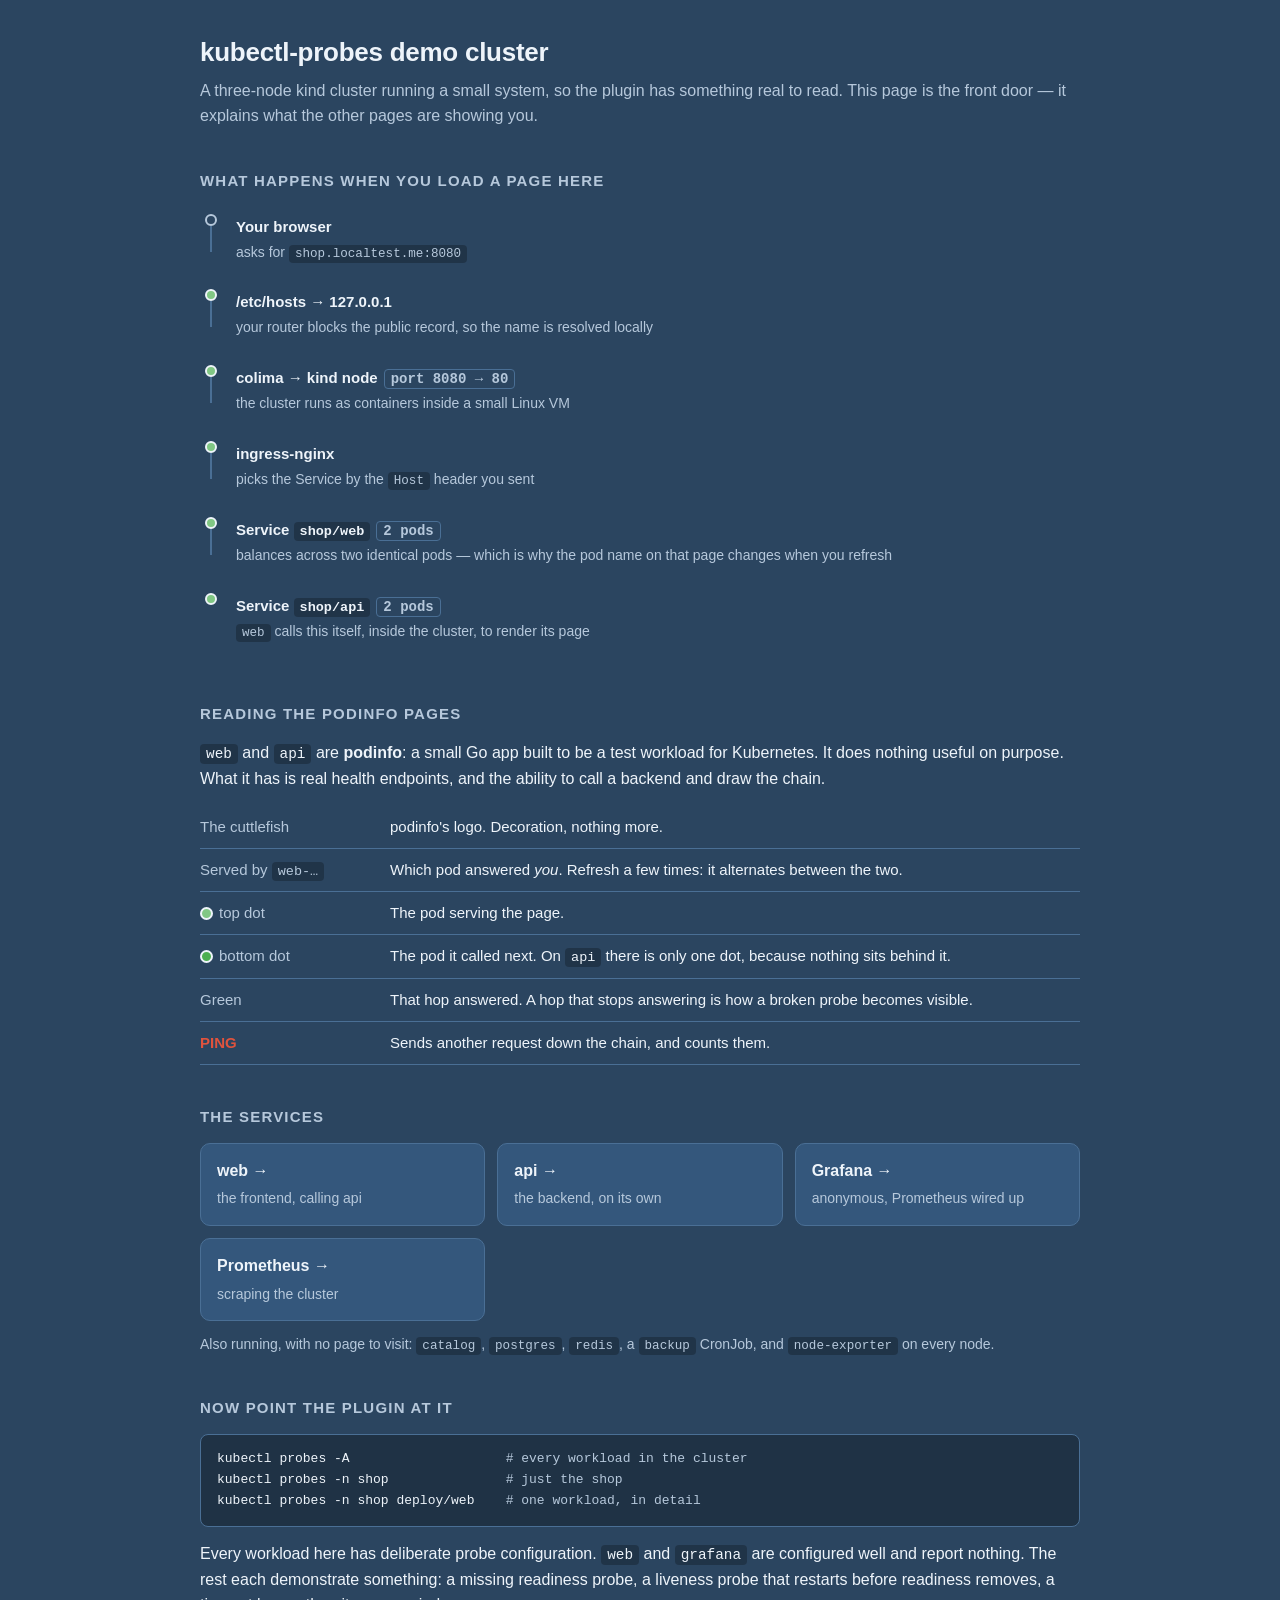
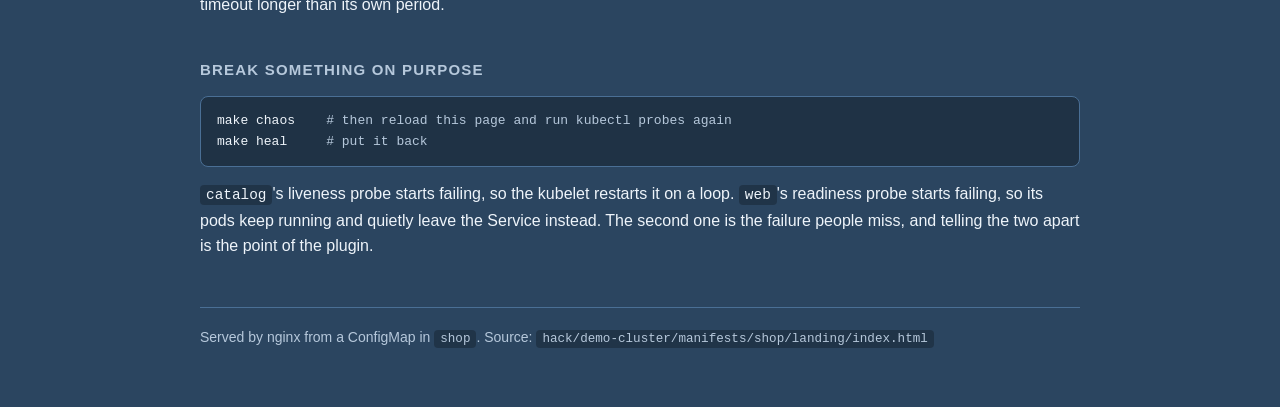
==== hack/demo-cluster/manifests/shop/landing/index.html @ 77e15abb "feat(demo): add a landing page that explains the cluster podinfo's UI cannot say what it is showing:" ====
<!doctype html>
<html lang="en">
<head>
<meta charset="utf-8">
<meta name="viewport" content="width=device-width, initial-scale=1">
<title>kubectl-probes demo cluster</title>
<style>
  :root {
    --bg: #2b4560; --panel: #34577c; --edge: #4a6f95;
    --ink: #eef4fa; --dim: #b6c8db; --ok: #4caf50; --ok-soft: #81c784;
    --warn: #e0533d; --mono: ui-monospace, SFMono-Regular, Menlo, monospace;
  }
  * { box-sizing: border-box; }
  body {
    margin: 0; padding: 32px 16px 64px; background: var(--bg); color: var(--ink);
    font: 16px/1.6 -apple-system, BlinkMacSystemFont, "Segoe UI", Roboto, sans-serif;
  }
  .wrap { max-width: 880px; margin: 0 auto; }
  h1 { font-size: 26px; margin: 0 0 4px; letter-spacing: -0.01em; }
  h2 { font-size: 15px; text-transform: uppercase; letter-spacing: 0.08em;
       color: var(--dim); margin: 40px 0 14px; font-weight: 600; }
  p { margin: 0 0 14px; }
  .lede { color: var(--dim); margin-bottom: 28px; }
  code { font-family: var(--mono); font-size: 0.9em; background: rgba(0,0,0,.25);
         padding: 2px 6px; border-radius: 4px; }
  pre { font-family: var(--mono); font-size: 13px; background: rgba(0,0,0,.28);
        border: 1px solid var(--edge); border-radius: 8px; padding: 14px 16px;
        overflow-x: auto; margin: 0 0 14px; }
  a { color: #9fd0ff; }

  /* the request path */
  .flow { display: flex; flex-direction: column; gap: 0; margin: 0 0 8px; }
  .hop { display: flex; align-items: flex-start; gap: 14px; }
  .rail { display: flex; flex-direction: column; align-items: center; width: 22px; flex: none; }
  .dot { width: 12px; height: 12px; border-radius: 50%; background: var(--ok-soft);
         border: 2px solid var(--ink); flex: none; margin-top: 7px; }
  .dot.you { background: transparent; border-color: var(--dim); }
  .line { width: 2px; flex: 1 0 26px; background: var(--edge); }
  .hop:last-child .line { display: none; }
  .card { flex: 1; padding: 8px 0 18px; }
  .card b { display: block; font-size: 15px; }
  .card span { color: var(--dim); font-size: 14px; }
  .tag { font-family: var(--mono); font-size: 12px; color: var(--dim);
         border: 1px solid var(--edge); border-radius: 4px; padding: 1px 6px; margin-left: 6px; }

  .grid { display: grid; grid-template-columns: repeat(auto-fit, minmax(240px, 1fr)); gap: 12px; }
  .svc { display: block; text-decoration: none; color: inherit; background: var(--panel);
         border: 1px solid var(--edge); border-radius: 10px; padding: 14px 16px; }
  .svc:hover { border-color: var(--ok-soft); }
  .svc b { display: block; margin-bottom: 2px; }
  .svc span { color: var(--dim); font-size: 14px; }

  table { width: 100%; border-collapse: collapse; font-size: 15px; }
  td { padding: 9px 0; border-bottom: 1px solid var(--edge); vertical-align: top; }
  td:first-child { width: 190px; padding-right: 18px; color: var(--dim); }
  .legend-dot { display: inline-block; width: 13px; height: 13px; border-radius: 50%;
                border: 2px solid var(--ink); vertical-align: -2px; margin-right: 6px; }
  footer { margin-top: 48px; color: var(--dim); font-size: 14px;
           border-top: 1px solid var(--edge); padding-top: 18px; }
</style>
</head>
<body>
<div class="wrap">

  <h1>kubectl-probes demo cluster</h1>
  <p class="lede">A three-node kind cluster running a small system, so the plugin has
  something real to read. This page is the front door — it explains what the other
  pages are showing you.</p>

  <h2>What happens when you load a page here</h2>
  <div class="flow">
    <div class="hop">
      <div class="rail"><div class="dot you"></div><div class="line"></div></div>
      <div class="card"><b>Your browser</b>
        <span>asks for <code>shop.localtest.me:8080</code></span></div>
    </div>
    <div class="hop">
      <div class="rail"><div class="dot"></div><div class="line"></div></div>
      <div class="card"><b>/etc/hosts → 127.0.0.1</b>
        <span>your router blocks the public record, so the name is resolved locally</span></div>
    </div>
    <div class="hop">
      <div class="rail"><div class="dot"></div><div class="line"></div></div>
      <div class="card"><b>colima → kind node<span class="tag">port 8080 → 80</span></b>
        <span>the cluster runs as containers inside a small Linux VM</span></div>
    </div>
    <div class="hop">
      <div class="rail"><div class="dot"></div><div class="line"></div></div>
      <div class="card"><b>ingress-nginx</b>
        <span>picks the Service by the <code>Host</code> header you sent</span></div>
    </div>
    <div class="hop">
      <div class="rail"><div class="dot"></div><div class="line"></div></div>
      <div class="card"><b>Service <code>shop/web</code><span class="tag">2 pods</span></b>
        <span>balances across two identical pods — which is why the pod name on that
        page changes when you refresh</span></div>
    </div>
    <div class="hop">
      <div class="rail"><div class="dot"></div></div>
      <div class="card"><b>Service <code>shop/api</code><span class="tag">2 pods</span></b>
        <span><code>web</code> calls this itself, inside the cluster, to render its page</span></div>
    </div>
  </div>

  <h2>Reading the podinfo pages</h2>
  <p><code>web</code> and <code>api</code> are <b>podinfo</b>: a small Go app built to be
  a test workload for Kubernetes. It does nothing useful on purpose. What it has is real
  health endpoints, and the ability to call a backend and draw the chain.</p>
  <table>
    <tr><td>The cuttlefish</td><td>podinfo's logo. Decoration, nothing more.</td></tr>
    <tr><td>Served by <code>web-…</code></td><td>Which pod answered <em>you</em>.
      Refresh a few times: it alternates between the two.</td></tr>
    <tr><td><span class="legend-dot" style="background:#81c784"></span>top dot</td>
        <td>The pod serving the page.</td></tr>
    <tr><td><span class="legend-dot" style="background:#4caf50"></span>bottom dot</td>
        <td>The pod it called next. On <code>api</code> there is only one dot,
        because nothing sits behind it.</td></tr>
    <tr><td>Green</td><td>That hop answered. A hop that stops answering is how a
      broken probe becomes visible.</td></tr>
    <tr><td><b style="color:var(--warn)">PING</b></td>
        <td>Sends another request down the chain, and counts them.</td></tr>
  </table>

  <h2>The services</h2>
  <div class="grid">
    <a class="svc" href="http://web.localtest.me:8080"><b>web →</b>
      <span>the frontend, calling api</span></a>
    <a class="svc" href="http://api.localtest.me:8080"><b>api →</b>
      <span>the backend, on its own</span></a>
    <a class="svc" href="http://grafana.localtest.me:8080"><b>Grafana →</b>
      <span>anonymous, Prometheus wired up</span></a>
    <a class="svc" href="http://prometheus.localtest.me:8080"><b>Prometheus →</b>
      <span>scraping the cluster</span></a>
  </div>
  <p style="color:var(--dim);font-size:14px;margin-top:12px">Also running, with no page
  to visit: <code>catalog</code>, <code>postgres</code>, <code>redis</code>, a
  <code>backup</code> CronJob, and <code>node-exporter</code> on every node.</p>

  <h2>Now point the plugin at it</h2>
<pre>kubectl probes -A                    <span style="color:var(--dim)"># every workload in the cluster</span>
kubectl probes -n shop               <span style="color:var(--dim)"># just the shop</span>
kubectl probes -n shop deploy/web    <span style="color:var(--dim)"># one workload, in detail</span></pre>
  <p>Every workload here has deliberate probe configuration. <code>web</code> and
  <code>grafana</code> are configured well and report nothing. The rest each demonstrate
  something: a missing readiness probe, a liveness probe that restarts before readiness
  removes, a timeout longer than its own period.</p>

  <h2>Break something on purpose</h2>
<pre>make chaos    <span style="color:var(--dim)"># then reload this page and run kubectl probes again</span>
make heal     <span style="color:var(--dim)"># put it back</span></pre>
  <p><code>catalog</code>'s liveness probe starts failing, so the kubelet restarts it on
  a loop. <code>web</code>'s readiness probe starts failing, so its pods keep running and
  quietly leave the Service instead. The second one is the failure people miss, and
  telling the two apart is the point of the plugin.</p>

  <footer>Served by nginx from a ConfigMap in <code>shop</code>.
  Source: <code>hack/demo-cluster/manifests/shop/landing/index.html</code></footer>

</div>
</body>
</html>
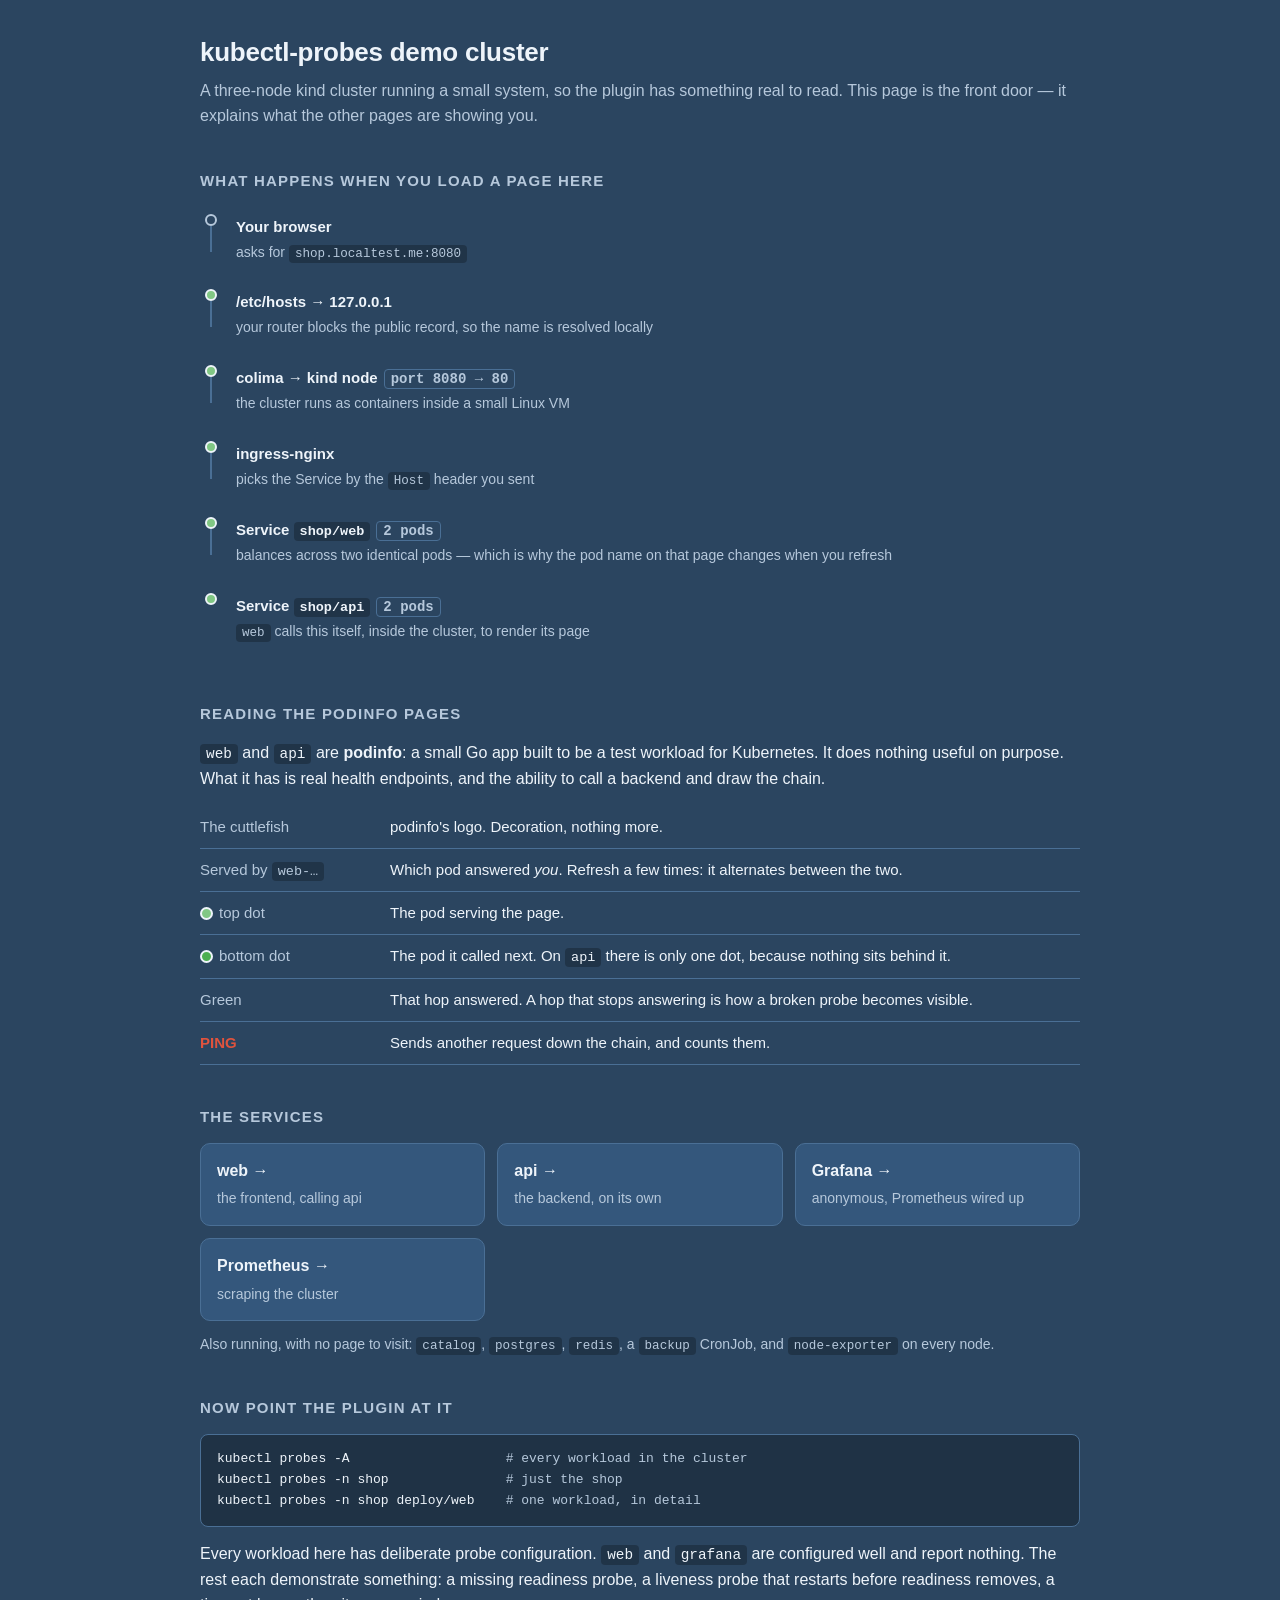
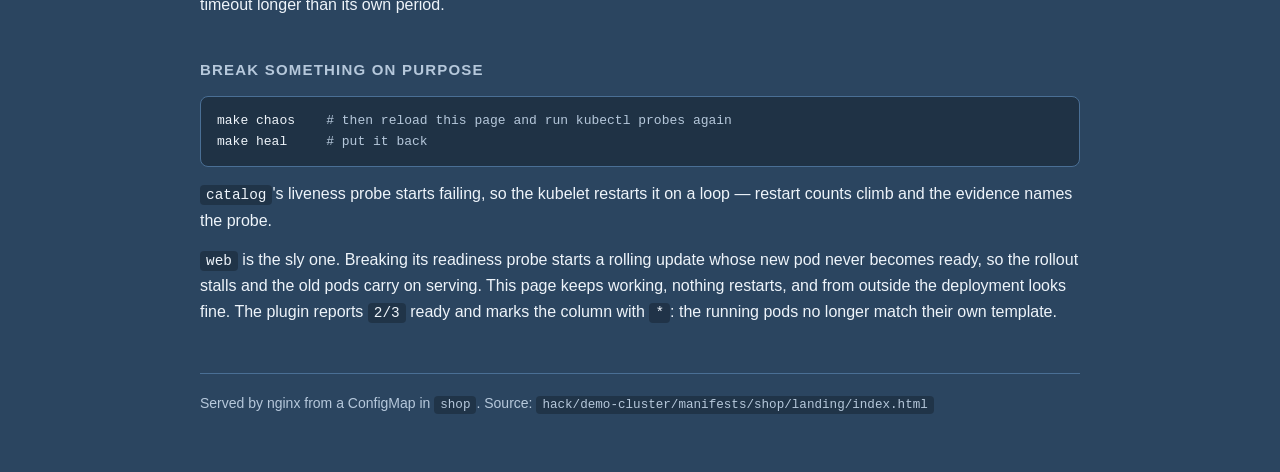
==== commit 57a0c614: "docs(demo): correct why web keeps serving under chaos Running make chaos for the first time showed t" ====
--- a/hack/demo-cluster/manifests/shop/landing/index.html
+++ b/hack/demo-cluster/manifests/shop/landing/index.html
@@ -149,9 +149,12 @@
 <pre>make chaos    <span style="color:var(--dim)"># then reload this page and run kubectl probes again</span>
 make heal     <span style="color:var(--dim)"># put it back</span></pre>
   <p><code>catalog</code>'s liveness probe starts failing, so the kubelet restarts it on
-  a loop. <code>web</code>'s readiness probe starts failing, so its pods keep running and
-  quietly leave the Service instead. The second one is the failure people miss, and
-  telling the two apart is the point of the plugin.</p>
+  a loop — restart counts climb and the evidence names the probe.</p>
+  <p><code>web</code> is the sly one. Breaking its readiness probe starts a rolling
+  update whose new pod never becomes ready, so the rollout stalls and the old pods carry
+  on serving. This page keeps working, nothing restarts, and from outside the deployment
+  looks fine. The plugin reports <code>2/3</code> ready and marks the column with
+  <code>*</code>: the running pods no longer match their own template.</p>
 
   <footer>Served by nginx from a ConfigMap in <code>shop</code>.
   Source: <code>hack/demo-cluster/manifests/shop/landing/index.html</code></footer>
